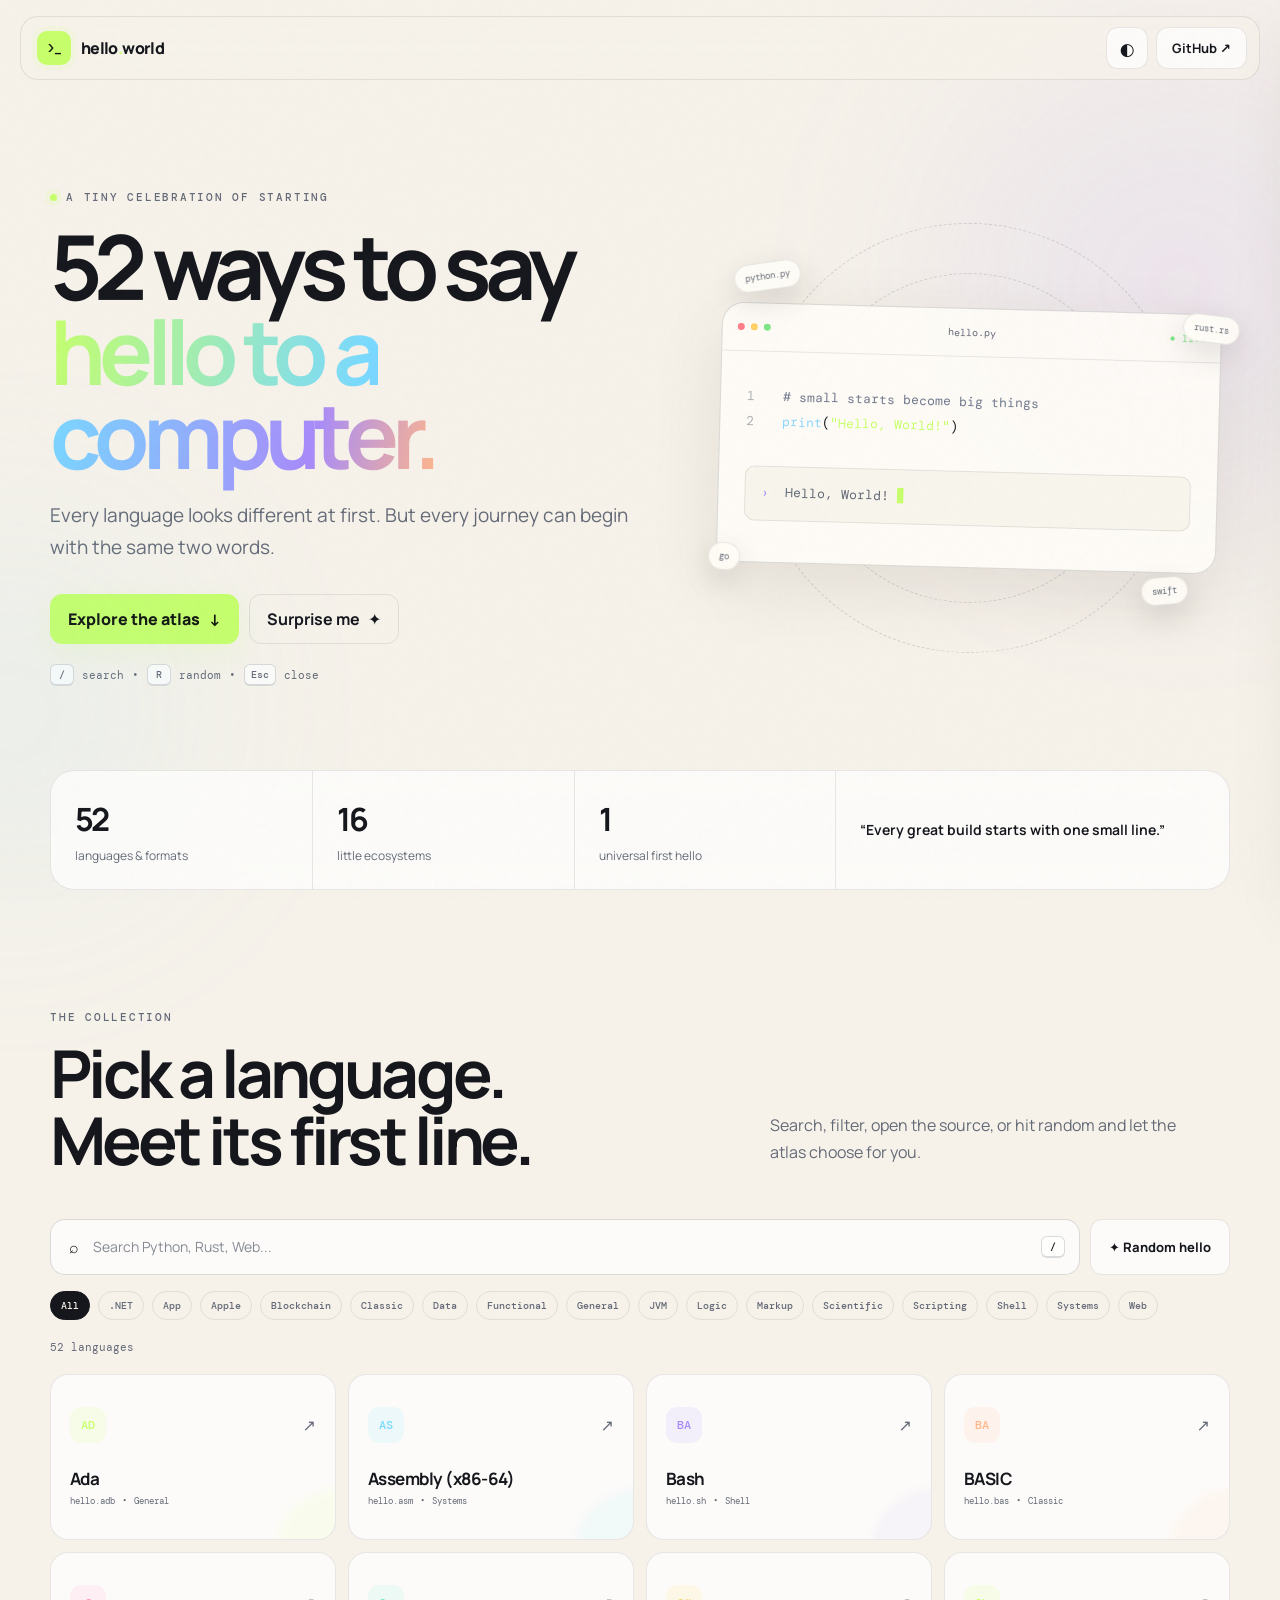
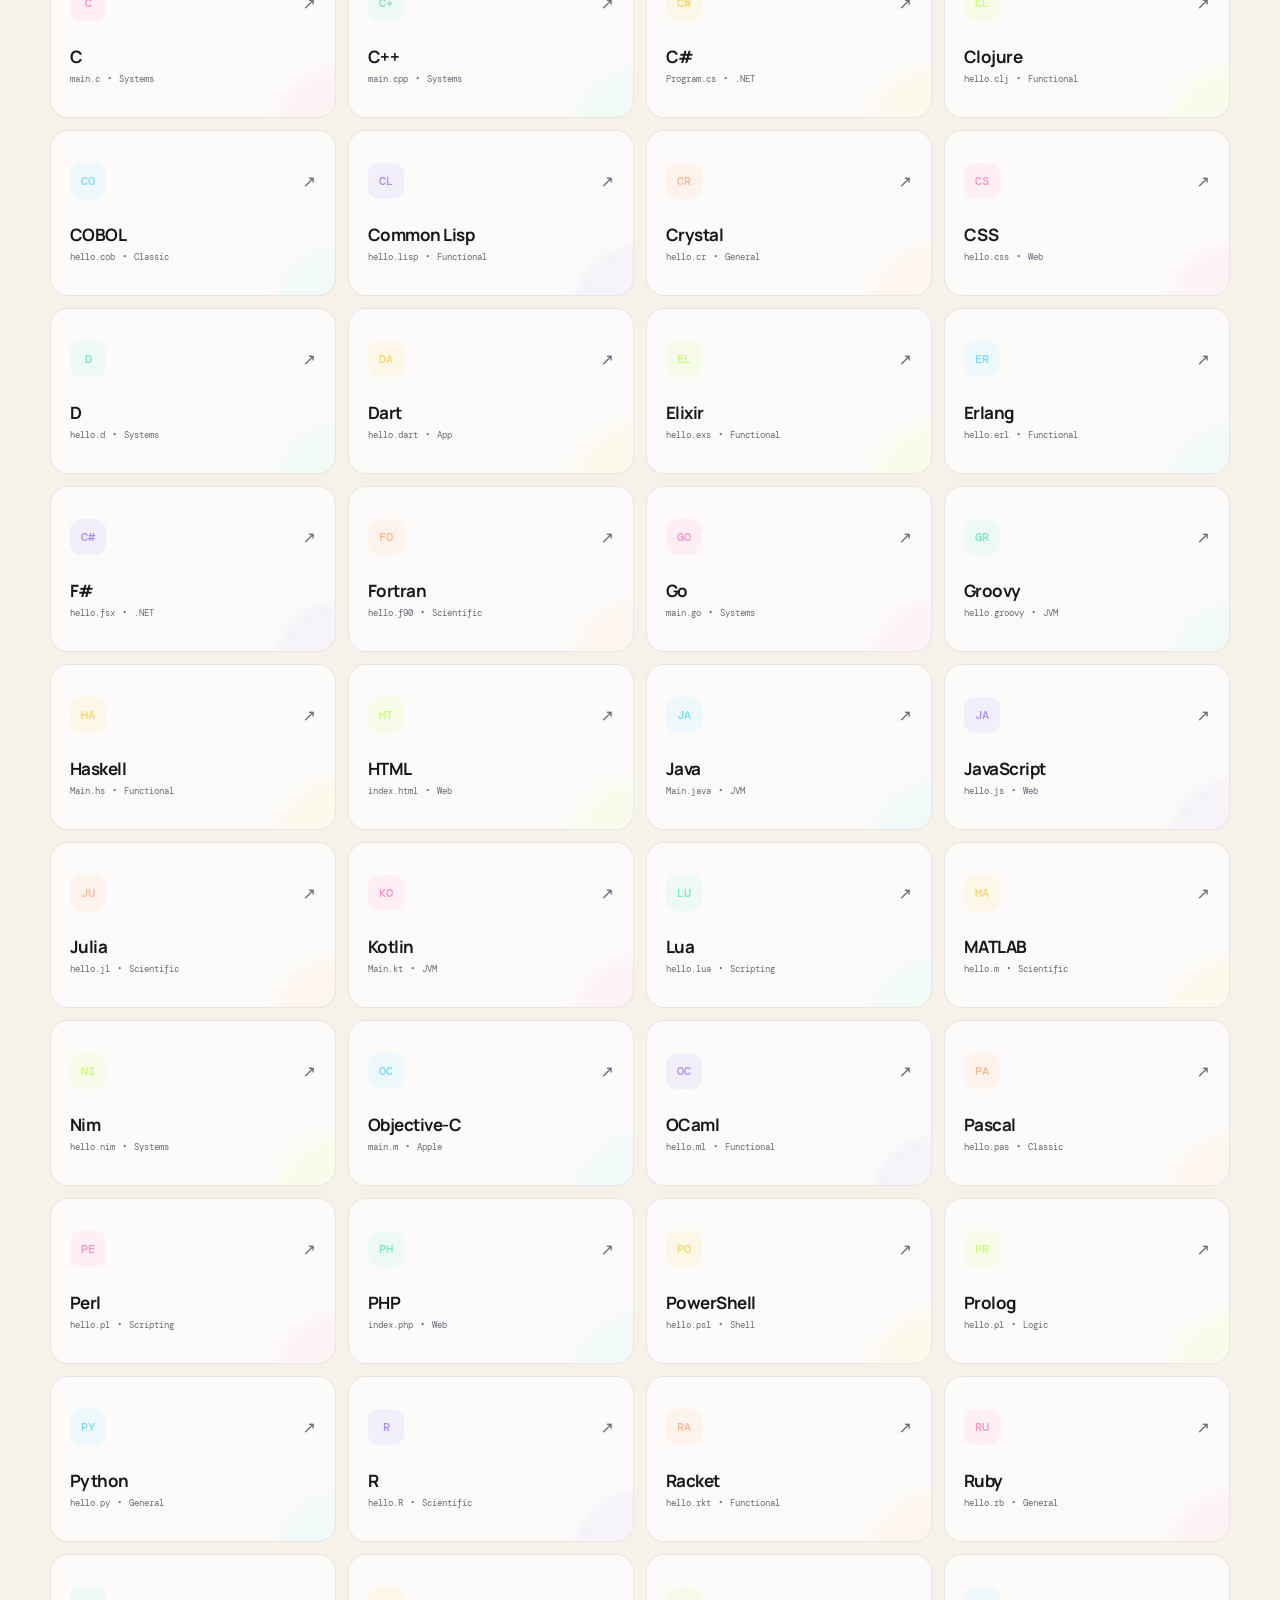
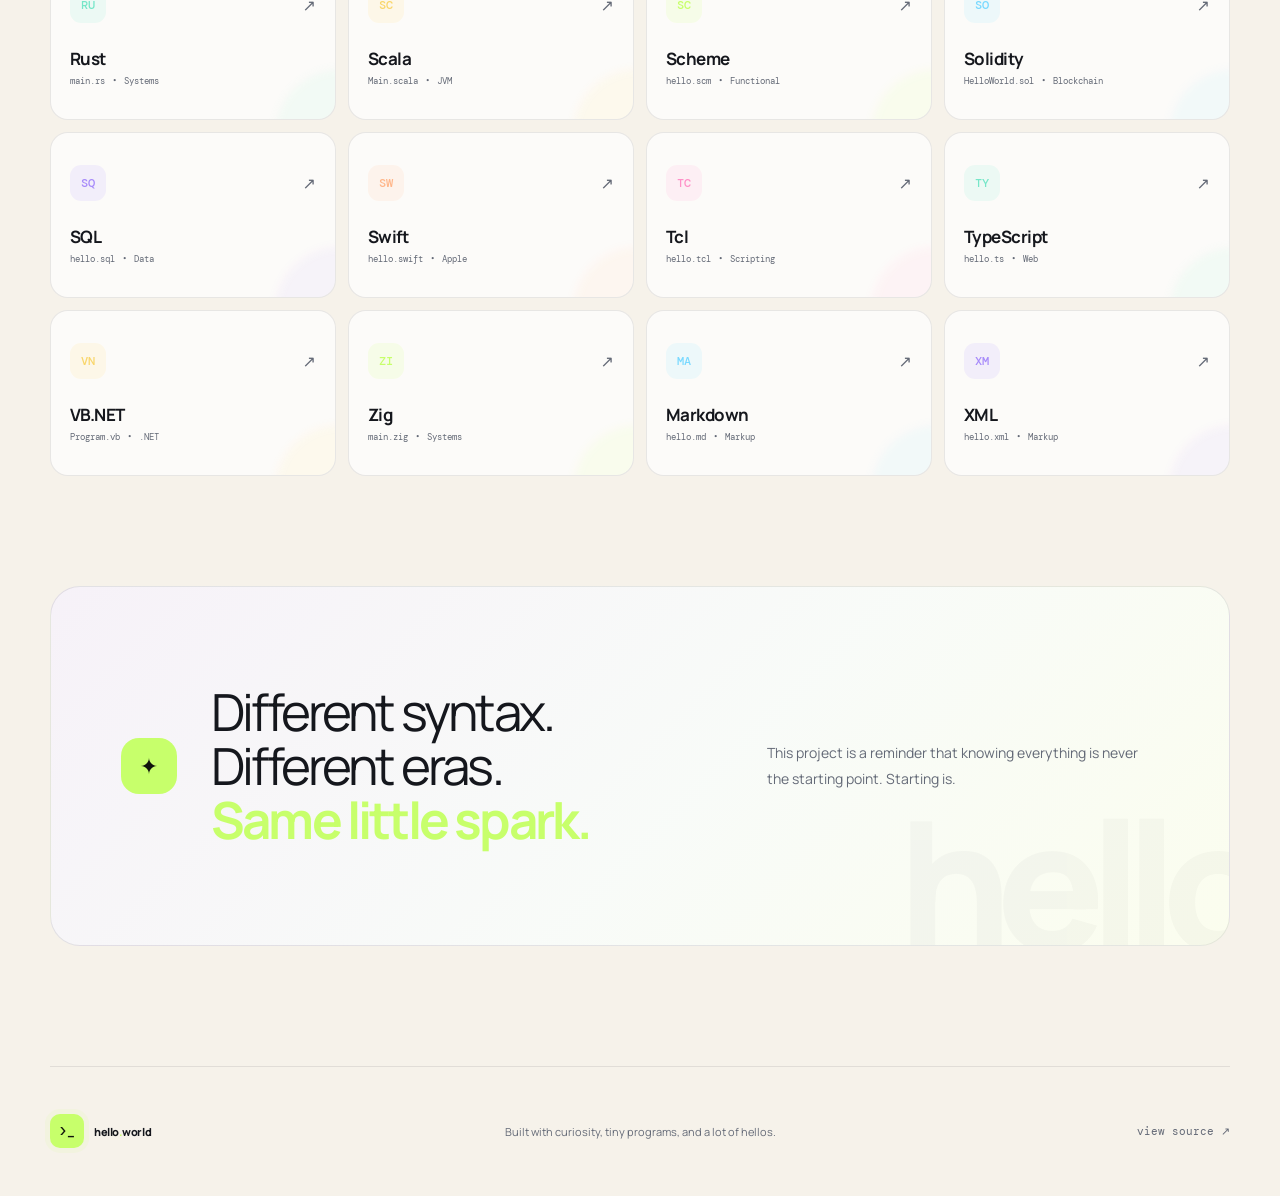
==== website/index.html @ c0096394 "feat: add polished responsive website" ====
<!doctype html>
<html lang="en" data-theme="dark">
<head>
  <meta charset="utf-8" />
  <meta name="viewport" content="width=device-width, initial-scale=1" />
  <meta name="theme-color" content="#0b0d12" />
  <meta name="description" content="Hello World Atlas — 52 tiny first programs, one joyful place to explore them." />
  <meta property="og:title" content="Hello World Atlas" />
  <meta property="og:description" content="52 ways to say hello to a computer." />
  <meta property="og:type" content="website" />
  <title>Hello World Atlas</title>
  <link rel="icon" href="./favicon.svg" type="image/svg+xml" />
  <link rel="preconnect" href="https://fonts.googleapis.com" />
  <link rel="preconnect" href="https://fonts.gstatic.com" crossorigin />
  <link href="https://fonts.googleapis.com/css2?family=DM+Mono:wght@300;400;500&family=Manrope:wght@400;500;600;700;800&display=swap" rel="stylesheet" />
  <link rel="stylesheet" href="./styles.css" />
</head>
<body>
  <div class="noise" aria-hidden="true"></div>
  <div class="aurora aurora-one" aria-hidden="true"></div>
  <div class="aurora aurora-two" aria-hidden="true"></div>

  <header class="site-header">
    <a class="brand" href="#top" aria-label="Hello World Atlas home">
      <span class="brand-mark" aria-hidden="true">&gt;_</span>
      <span>hello<span class="brand-dot">.</span>world</span>
    </a>
    <nav class="nav-actions" aria-label="Primary navigation">
      <button class="icon-button" id="themeButton" type="button" aria-label="Toggle theme" title="Toggle theme">
        <span class="theme-icon" aria-hidden="true">◐</span>
      </button>
      <a class="soft-button" href="https://github.com/Rishikeshsanin/hello-world" target="_blank" rel="noreferrer">
        GitHub <span aria-hidden="true">↗</span>
      </a>
    </nav>
  </header>

  <main id="top">
    <section class="hero shell">
      <div class="hero-copy">
        <div class="eyebrow"><span class="pulse-dot"></span> a tiny celebration of starting</div>
        <h1>52 ways to say<br /><span class="gradient-text">hello to a computer.</span></h1>
        <p class="hero-text">Every language looks different at first. But every journey can begin with the same two words.</p>
        <div class="hero-actions">
          <a class="primary-button" href="#explore">Explore the atlas <span aria-hidden="true">↓</span></a>
          <button class="ghost-button" id="randomHeroButton" type="button">Surprise me <span aria-hidden="true">✦</span></button>
        </div>
        <div class="hero-note"><kbd>/</kbd> search <span>•</span> <kbd>R</kbd> random <span>•</span> <kbd>Esc</kbd> close</div>
      </div>

      <div class="hero-visual" aria-label="Animated Hello World code preview">
        <div class="orbit orbit-one"></div>
        <div class="orbit orbit-two"></div>
        <span class="floating-pill pill-one">python.py</span>
        <span class="floating-pill pill-two">rust.rs</span>
        <span class="floating-pill pill-three">swift</span>
        <span class="floating-pill pill-four">go</span>
        <div class="terminal-card">
          <div class="terminal-top">
            <div class="traffic"><span></span><span></span><span></span></div>
            <span id="heroFile">hello.py</span>
            <span class="terminal-status">● live</span>
          </div>
          <div class="terminal-code" aria-live="polite">
            <div class="code-line"><span class="line-number">1</span><span class="comment" id="heroComment"># small starts become big things</span></div>
            <div class="code-line"><span class="line-number">2</span><span id="heroCode"><span class="fn">print</span><span class="plain">(</span><span class="string">"Hello, World!"</span><span class="plain">)</span></span></div>
            <div class="terminal-output"><span class="prompt">›</span> Hello, World! <span class="blink">▋</span></div>
          </div>
        </div>
      </div>
    </section>

    <section class="stats shell" aria-label="Project statistics">
      <div class="stat"><strong id="languageCount">52</strong><span>languages & formats</span></div>
      <div class="stat"><strong id="categoryCount">16</strong><span>little ecosystems</span></div>
      <div class="stat"><strong>1</strong><span>universal first hello</span></div>
      <div class="stat stat-quote"><span>“Every great build starts with one small line.”</span></div>
    </section>

    <section class="explore shell" id="explore">
      <div class="section-heading">
        <div>
          <div class="eyebrow">the collection</div>
          <h2>Pick a language.<br />Meet its first line.</h2>
        </div>
        <p>Search, filter, open the source, or hit random and let the atlas choose for you.</p>
      </div>

      <div class="toolbar" id="toolbar">
        <label class="search-box" for="searchInput">
          <span aria-hidden="true">⌕</span>
          <input id="searchInput" type="search" placeholder="Search Python, Rust, Web..." autocomplete="off" />
          <kbd>/</kbd>
        </label>
        <button class="random-button" id="randomButton" type="button"><span aria-hidden="true">✦</span> Random hello</button>
      </div>

      <div class="filters" id="filters" aria-label="Language categories"></div>
      <div class="results-row"><span id="resultCount">52 languages</span><button id="clearButton" class="text-button" type="button" hidden>Clear filters</button></div>
      <div class="language-grid" id="languageGrid" aria-live="polite"></div>
      <div class="empty-state" id="emptyState" hidden>
        <div class="empty-face">¯\_(ツ)_/¯</div>
        <h3>No hello found here.</h3>
        <p>Try another search — there are plenty of tiny beginnings to discover.</p>
        <button class="ghost-button" id="emptyResetButton" type="button">Show everything</button>
      </div>
    </section>

    <section class="manifesto shell">
      <div class="manifesto-card">
        <div class="manifesto-icon" aria-hidden="true">✦</div>
        <p>Different syntax.<br />Different eras.<br /><strong>Same little spark.</strong></p>
        <span>This project is a reminder that knowing everything is never the starting point. Starting is.</span>
      </div>
    </section>
  </main>

  <footer class="footer shell">
    <a class="brand footer-brand" href="#top"><span class="brand-mark">&gt;_</span><span>hello<span class="brand-dot">.</span>world</span></a>
    <p>Built with curiosity, tiny programs, and a lot of hellos.</p>
    <a href="https://github.com/Rishikeshsanin/hello-world" target="_blank" rel="noreferrer">view source ↗</a>
  </footer>

  <div class="modal-backdrop" id="modalBackdrop" hidden></div>
  <aside class="code-modal" id="codeModal" aria-hidden="true" aria-label="Language code preview">
    <div class="modal-head">
      <div>
        <span class="modal-kicker" id="modalCategory">General</span>
        <h3 id="modalLanguage">Python</h3>
      </div>
      <button class="icon-button modal-close" id="modalClose" type="button" aria-label="Close code preview">×</button>
    </div>
    <div class="modal-filebar">
      <span class="file-dot"></span><span id="modalFile">hello.py</span>
      <span class="modal-loading" id="modalLoading">loading source…</span>
    </div>
    <pre class="code-panel"><code id="modalCode">Loading…</code></pre>
    <div class="modal-actions">
      <button class="primary-button" id="copyButton" type="button">Copy code</button>
      <a class="ghost-button" id="githubFileLink" href="#" target="_blank" rel="noreferrer">Open on GitHub ↗</a>
    </div>
    <p class="modal-tip">Tiny code. Real language. One universal greeting.</p>
  </aside>

  <div class="toast" id="toast" role="status" aria-live="polite">Copied to clipboard ✦</div>
  <script src="./app.js" defer></script>
</body>
</html>
---- website/styles.css ----
:root {
  --bg: #0b0d12;
  --bg-soft: #10131a;
  --card: rgba(20, 23, 31, 0.72);
  --card-solid: #14171f;
  --text: #f6f3eb;
  --muted: #9ba1b2;
  --line: rgba(255, 255, 255, 0.09);
  --line-strong: rgba(255, 255, 255, 0.15);
  --lime: #c7ff6b;
  --violet: #a78bfa;
  --sky: #79d9ff;
  --peach: #ffb68a;
  --shadow: 0 24px 80px rgba(0, 0, 0, 0.35);
  --radius: 24px;
  --mono: "DM Mono", ui-monospace, SFMono-Regular, Menlo, Consolas, monospace;
  --sans: "Manrope", Inter, system-ui, -apple-system, BlinkMacSystemFont, "Segoe UI", sans-serif;
}

html[data-theme="light"] {
  --bg: #f6f2ea;
  --bg-soft: #eee9df;
  --card: rgba(255, 255, 255, 0.7);
  --card-solid: #fffdf8;
  --text: #15171d;
  --muted: #646a77;
  --line: rgba(18, 21, 28, 0.09);
  --line-strong: rgba(18, 21, 28, 0.15);
  --shadow: 0 24px 70px rgba(65, 50, 30, 0.1);
}

* { box-sizing: border-box; }
html { scroll-behavior: smooth; }
body {
  margin: 0;
  min-height: 100vh;
  overflow-x: hidden;
  background: var(--bg);
  color: var(--text);
  font-family: var(--sans);
  transition: background .35s ease, color .35s ease;
}
button, input { font: inherit; }
a { color: inherit; text-decoration: none; }
button { color: inherit; }
::selection { background: var(--lime); color: #10130c; }

.noise {
  position: fixed;
  inset: 0;
  z-index: 20;
  opacity: .025;
  pointer-events: none;
  background-image: url("data:image/svg+xml,%3Csvg viewBox='0 0 180 180' xmlns='http://www.w3.org/2000/svg'%3E%3Cfilter id='n'%3E%3CfeTurbulence type='fractalNoise' baseFrequency='.8' numOctaves='3' stitchTiles='stitch'/%3E%3C/filter%3E%3Crect width='100%25' height='100%25' filter='url(%23n)' opacity='.8'/%3E%3C/svg%3E");
}
.aurora { position: fixed; border-radius: 50%; filter: blur(110px); pointer-events: none; opacity: .12; }
.aurora-one { width: 460px; height: 460px; background: var(--violet); top: 6%; right: -130px; }
.aurora-two { width: 380px; height: 380px; background: var(--sky); top: 58%; left: -180px; opacity: .08; }

.shell { width: min(1180px, calc(100% - 40px)); margin-inline: auto; }
.site-header {
  width: min(1240px, calc(100% - 32px));
  margin: 16px auto 0;
  min-height: 64px;
  padding: 10px 12px 10px 16px;
  display: flex;
  align-items: center;
  justify-content: space-between;
  position: sticky;
  top: 14px;
  z-index: 15;
  border: 1px solid var(--line);
  background: color-mix(in srgb, var(--bg) 78%, transparent);
  backdrop-filter: blur(18px);
  border-radius: 18px;
}
.brand { display: inline-flex; align-items: center; gap: 10px; font-weight: 800; letter-spacing: -.04em; }
.brand-mark {
  width: 34px; height: 34px; display: grid; place-items: center;
  border-radius: 10px; font: 500 13px var(--mono); color: #10130c;
  background: var(--lime); box-shadow: 0 0 0 5px color-mix(in srgb, var(--lime) 9%, transparent);
}
.brand-dot { color: var(--lime); }
.nav-actions { display: flex; gap: 8px; align-items: center; }
.icon-button, .soft-button, .ghost-button, .primary-button, .random-button {
  border: 1px solid var(--line);
  border-radius: 12px;
  cursor: pointer;
  transition: transform .2s ease, border-color .2s ease, background .2s ease, box-shadow .2s ease;
}
.icon-button:hover, .soft-button:hover, .ghost-button:hover, .primary-button:hover, .random-button:hover { transform: translateY(-2px); border-color: var(--line-strong); }
.icon-button { width: 42px; height: 42px; background: var(--card); display: grid; place-items: center; font-size: 17px; }
.soft-button { padding: 11px 15px; background: var(--card); font-size: 13px; font-weight: 700; }
.primary-button { display: inline-flex; align-items: center; justify-content: center; gap: 9px; padding: 13px 17px; background: var(--lime); border-color: var(--lime); color: #10130c; font-weight: 800; box-shadow: 0 8px 26px color-mix(in srgb, var(--lime) 14%, transparent); }
.ghost-button { display: inline-flex; align-items: center; justify-content: center; gap: 8px; padding: 13px 17px; background: transparent; font-weight: 700; }

.hero { min-height: 690px; display: grid; grid-template-columns: 1.06fr .94fr; align-items: center; gap: 70px; padding-block: 76px 50px; }
.eyebrow { display: flex; align-items: center; gap: 9px; color: var(--muted); text-transform: uppercase; letter-spacing: .16em; font: 500 11px var(--mono); }
.pulse-dot { width: 7px; height: 7px; border-radius: 50%; background: var(--lime); box-shadow: 0 0 0 5px color-mix(in srgb, var(--lime) 12%, transparent); animation: pulse 2s ease-in-out infinite; }
.hero h1 { margin: 20px 0 22px; font-size: clamp(54px, 7vw, 94px); letter-spacing: -.075em; line-height: .94; max-width: 780px; }
.gradient-text { color: transparent; background: linear-gradient(100deg, var(--lime), var(--sky) 45%, var(--violet) 82%, var(--peach)); background-clip: text; -webkit-background-clip: text; }
.hero-text { max-width: 600px; margin: 0; color: var(--muted); font-size: clamp(16px, 2vw, 19px); line-height: 1.7; }
.hero-actions { display: flex; gap: 10px; margin-top: 30px; flex-wrap: wrap; }
.hero-note { margin-top: 20px; color: var(--muted); font: 400 11px var(--mono); display: flex; align-items: center; gap: 8px; }
kbd { min-width: 24px; padding: 3px 6px; border: 1px solid var(--line-strong); border-bottom-width: 2px; background: var(--card); border-radius: 6px; font: 500 10px var(--mono); text-align: center; }

.hero-visual { min-height: 440px; position: relative; display: grid; place-items: center; }
.terminal-card { width: min(100%, 500px); position: relative; z-index: 3; border: 1px solid var(--line-strong); border-radius: 22px; overflow: hidden; background: color-mix(in srgb, var(--card-solid) 86%, transparent); box-shadow: var(--shadow); transform: rotate(1.5deg); animation: hoverCard 5s ease-in-out infinite; }
.terminal-top { height: 48px; padding: 0 15px; display: grid; grid-template-columns: 1fr auto 1fr; align-items: center; border-bottom: 1px solid var(--line); color: var(--muted); font: 400 10px var(--mono); }
.traffic { display: flex; gap: 6px; }
.traffic span { width: 7px; height: 7px; border-radius: 50%; background: var(--line-strong); }
.traffic span:first-child { background: #ff7d87; }
.traffic span:nth-child(2) { background: #ffd166; }
.traffic span:nth-child(3) { background: #7ee787; }
.terminal-status { justify-self: end; color: #7ee787; }
.terminal-code { padding: 33px 26px 27px; min-height: 210px; font: 400 13px/1.9 var(--mono); }
.code-line { display: grid; grid-template-columns: 26px 1fr; gap: 10px; }
.line-number { color: color-mix(in srgb, var(--muted) 52%, transparent); user-select: none; }
.comment { color: #70798d; }
.fn { color: #8bd5ff; } .string { color: #c7ff6b; } .plain { color: var(--text); }
.terminal-output { margin-top: 32px; padding: 14px 16px; border-radius: 10px; background: color-mix(in srgb, var(--bg) 78%, transparent); border: 1px solid var(--line); color: var(--muted); }
.prompt { color: var(--violet); margin-right: 8px; }
.blink { color: var(--lime); animation: blink 1.1s steps(1) infinite; }
.orbit { position: absolute; border: 1px dashed color-mix(in srgb, var(--muted) 24%, transparent); border-radius: 50%; }
.orbit-one { width: 430px; height: 430px; animation: spin 28s linear infinite; }
.orbit-two { width: 330px; height: 330px; animation: spinReverse 22s linear infinite; }
.floating-pill { position: absolute; z-index: 4; padding: 7px 10px; border: 1px solid var(--line); background: color-mix(in srgb, var(--card-solid) 88%, transparent); backdrop-filter: blur(12px); border-radius: 999px; color: var(--muted); font: 400 9px var(--mono); box-shadow: 0 10px 30px rgba(0,0,0,.12); }
.pill-one { top: 10%; left: 5%; transform: rotate(-8deg); } .pill-two { top: 22%; right: -2%; transform: rotate(7deg); } .pill-three { bottom: 12%; right: 8%; transform: rotate(-5deg); } .pill-four { bottom: 20%; left: 0; transform: rotate(6deg); }

.stats { display: grid; grid-template-columns: 1fr 1fr 1fr 1.5fr; border: 1px solid var(--line); border-radius: var(--radius); background: var(--card); backdrop-filter: blur(14px); overflow: hidden; }
.stat { min-height: 118px; padding: 24px; display: flex; flex-direction: column; justify-content: center; border-right: 1px solid var(--line); }
.stat:last-child { border-right: 0; }
.stat strong { font-size: 32px; letter-spacing: -.05em; }
.stat span { margin-top: 6px; color: var(--muted); font-size: 12px; }
.stat-quote span { margin: 0; color: var(--text); line-height: 1.55; font-size: 14px; font-weight: 650; }

.explore { padding-block: 120px 70px; }
.section-heading { display: grid; grid-template-columns: 1.2fr .8fr; align-items: end; gap: 30px; }
.section-heading h2 { margin: 16px 0 0; font-size: clamp(40px, 5.2vw, 66px); letter-spacing: -.06em; line-height: 1.02; }
.section-heading p { margin: 0 0 8px; color: var(--muted); line-height: 1.7; max-width: 430px; }
.toolbar { margin-top: 44px; display: grid; grid-template-columns: 1fr auto; gap: 10px; }
.search-box { min-height: 56px; display: grid; grid-template-columns: auto 1fr auto; align-items: center; gap: 12px; padding: 0 14px 0 18px; border: 1px solid var(--line-strong); border-radius: 15px; background: var(--card); transition: border-color .2s ease, box-shadow .2s ease; }
.search-box:focus-within { border-color: color-mix(in srgb, var(--lime) 55%, transparent); box-shadow: 0 0 0 4px color-mix(in srgb, var(--lime) 8%, transparent); }
.search-box input { width: 100%; border: 0; outline: 0; background: transparent; color: var(--text); font-size: 14px; }
.search-box input::placeholder { color: color-mix(in srgb, var(--muted) 78%, transparent); }
.random-button { padding: 0 18px; background: var(--card); font-size: 13px; font-weight: 750; }
.filters { display: flex; gap: 8px; flex-wrap: wrap; margin-top: 16px; }
.filter-chip { border: 1px solid var(--line); background: transparent; color: var(--muted); padding: 7px 10px; border-radius: 999px; cursor: pointer; font: 500 10px var(--mono); transition: .2s ease; }
.filter-chip:hover { color: var(--text); border-color: var(--line-strong); }
.filter-chip.active { background: var(--text); color: var(--bg); border-color: var(--text); }
.results-row { min-height: 54px; display: flex; align-items: center; justify-content: space-between; color: var(--muted); font: 400 11px var(--mono); }
.text-button { border: 0; background: transparent; color: var(--muted); padding: 6px 0; cursor: pointer; text-decoration: underline; text-underline-offset: 3px; }
.language-grid { display: grid; grid-template-columns: repeat(4, minmax(0, 1fr)); gap: 12px; }
.language-card { position: relative; min-height: 166px; padding: 19px; text-align: left; border: 1px solid var(--line); border-radius: 18px; background: var(--card); cursor: pointer; overflow: hidden; transition: transform .24s ease, border-color .24s ease, background .24s ease; }
.language-card::after { content: ""; position: absolute; width: 130px; height: 130px; border-radius: 50%; right: -70px; bottom: -80px; background: var(--accent, var(--lime)); opacity: .08; filter: blur(5px); transition: transform .3s ease, opacity .3s ease; }
.language-card:hover { transform: translateY(-5px); border-color: color-mix(in srgb, var(--accent, var(--lime)) 38%, var(--line)); background: color-mix(in srgb, var(--card-solid) 90%, transparent); }
.language-card:hover::after { transform: scale(1.35); opacity: .13; }
.card-top { display: flex; align-items: center; justify-content: space-between; gap: 10px; }
.language-icon { width: 36px; height: 36px; border-radius: 11px; display: grid; place-items: center; background: color-mix(in srgb, var(--accent, var(--lime)) 12%, transparent); color: var(--accent, var(--lime)); font: 500 12px var(--mono); }
.card-arrow { color: var(--muted); transition: transform .2s ease, color .2s ease; }
.language-card:hover .card-arrow { transform: translate(2px, -2px); color: var(--text); }
.language-card h3 { margin: 24px 0 5px; font-size: 17px; letter-spacing: -.03em; }
.card-meta { display: flex; align-items: center; gap: 7px; color: var(--muted); font: 400 9px var(--mono); }
.card-meta span:first-child { max-width: 150px; white-space: nowrap; overflow: hidden; text-overflow: ellipsis; }
.empty-state { padding: 70px 20px; text-align: center; border: 1px dashed var(--line-strong); border-radius: 20px; }
.empty-face { color: var(--muted); font: 500 20px var(--mono); }
.empty-state h3 { margin: 18px 0 8px; }
.empty-state p { margin: 0 auto 22px; color: var(--muted); max-width: 480px; }

.manifesto { padding-block: 40px 120px; }
.manifesto-card { min-height: 360px; padding: clamp(30px, 6vw, 70px); border-radius: 30px; border: 1px solid var(--line); background: linear-gradient(135deg, color-mix(in srgb, var(--violet) 10%, var(--card-solid)), color-mix(in srgb, var(--sky) 5%, var(--card-solid)) 55%, color-mix(in srgb, var(--lime) 7%, var(--card-solid))); display: grid; grid-template-columns: auto 1fr .75fr; gap: 34px; align-items: center; overflow: hidden; position: relative; }
.manifesto-card::before { content: "hello"; position: absolute; right: -30px; bottom: -60px; font-size: 180px; font-weight: 800; letter-spacing: -.09em; color: var(--text); opacity: .025; }
.manifesto-icon { width: 56px; height: 56px; border-radius: 18px; display: grid; place-items: center; background: var(--lime); color: #10130c; font-size: 22px; }
.manifesto-card p { margin: 0; font-size: clamp(34px, 4vw, 55px); line-height: 1.05; letter-spacing: -.055em; }
.manifesto-card p strong { color: var(--lime); }
.manifesto-card > span { color: var(--muted); font-size: 14px; line-height: 1.8; }
.footer { min-height: 130px; padding-block: 28px; border-top: 1px solid var(--line); display: grid; grid-template-columns: 1fr auto 1fr; align-items: center; gap: 20px; color: var(--muted); font-size: 11px; }
.footer-brand { color: var(--text); }
.footer p { text-align: center; }
.footer > a:last-child { justify-self: end; font-family: var(--mono); }

.modal-backdrop { position: fixed; inset: 0; z-index: 30; background: rgba(0,0,0,.52); backdrop-filter: blur(6px); opacity: 0; transition: opacity .25s ease; }
.modal-backdrop.show { opacity: 1; }
.code-modal { position: fixed; z-index: 31; width: min(620px, calc(100% - 24px)); max-height: calc(100vh - 24px); right: 12px; top: 12px; bottom: 12px; display: flex; flex-direction: column; border: 1px solid var(--line-strong); background: var(--card-solid); border-radius: 24px; box-shadow: var(--shadow); transform: translateX(calc(100% + 30px)); transition: transform .32s cubic-bezier(.2,.8,.2,1); overflow: hidden; }
.code-modal.open { transform: translateX(0); }
.modal-head { padding: 25px 24px 17px; display: flex; align-items: center; justify-content: space-between; }
.modal-kicker { color: var(--muted); text-transform: uppercase; letter-spacing: .14em; font: 500 9px var(--mono); }
.modal-head h3 { margin: 5px 0 0; font-size: 28px; letter-spacing: -.045em; }
.modal-close { font-size: 25px; }
.modal-filebar { padding: 12px 24px; display: flex; align-items: center; gap: 8px; border-top: 1px solid var(--line); border-bottom: 1px solid var(--line); color: var(--muted); font: 400 10px var(--mono); }
.file-dot { width: 7px; height: 7px; background: var(--lime); border-radius: 50%; }
.modal-loading { margin-left: auto; opacity: .7; }
.code-panel { flex: 1; min-height: 230px; margin: 0; padding: 24px; overflow: auto; background: color-mix(in srgb, var(--bg) 78%, transparent); color: var(--text); font: 400 12px/1.85 var(--mono); white-space: pre; tab-size: 2; }
.modal-actions { padding: 16px 24px; display: flex; gap: 10px; border-top: 1px solid var(--line); }
.modal-tip { margin: 0; padding: 0 24px 22px; color: var(--muted); font-size: 10px; }
.toast { position: fixed; z-index: 40; left: 50%; bottom: 22px; transform: translate(-50%, 20px); padding: 10px 14px; border-radius: 999px; background: var(--text); color: var(--bg); font: 600 11px var(--mono); opacity: 0; pointer-events: none; transition: .25s ease; }
.toast.show { transform: translate(-50%, 0); opacity: 1; }

@keyframes blink { 50% { opacity: 0; } }
@keyframes pulse { 50% { box-shadow: 0 0 0 8px color-mix(in srgb, var(--lime) 4%, transparent); } }
@keyframes spin { to { transform: rotate(360deg); } }
@keyframes spinReverse { to { transform: rotate(-360deg); } }
@keyframes hoverCard { 50% { transform: translateY(-8px) rotate(-1deg); } }

@media (max-width: 980px) {
  .hero { grid-template-columns: 1fr; gap: 20px; padding-top: 80px; }
  .hero-copy { text-align: center; }
  .hero-copy .eyebrow, .hero-actions, .hero-note { justify-content: center; }
  .hero-text { margin-inline: auto; }
  .hero-visual { min-height: 390px; }
  .stats { grid-template-columns: 1fr 1fr; }
  .stat:nth-child(2) { border-right: 0; }
  .stat:nth-child(-n+2) { border-bottom: 1px solid var(--line); }
  .language-grid { grid-template-columns: repeat(3, minmax(0, 1fr)); }
  .manifesto-card { grid-template-columns: auto 1fr; }
  .manifesto-card > span { grid-column: 2; }
}

@media (max-width: 720px) {
  .shell { width: min(100% - 24px, 1180px); }
  .site-header { width: calc(100% - 18px); top: 9px; margin-top: 9px; }
  .soft-button { display: none; }
  .hero { min-height: auto; padding: 72px 0 38px; }
  .hero h1 { font-size: clamp(47px, 15vw, 70px); }
  .hero-visual { min-height: 330px; }
  .terminal-card { width: 92%; }
  .terminal-code { padding: 27px 19px 22px; font-size: 11px; }
  .orbit-one { width: 300px; height: 300px; } .orbit-two { width: 240px; height: 240px; }
  .floating-pill { display: none; }
  .stats { grid-template-columns: 1fr 1fr; }
  .stat { min-height: 100px; padding: 18px; }
  .stat strong { font-size: 27px; }
  .stat-quote { grid-column: 1 / -1; border-top: 1px solid var(--line); }
  .section-heading { grid-template-columns: 1fr; align-items: start; }
  .explore { padding-top: 90px; }
  .toolbar { grid-template-columns: 1fr; }
  .random-button { min-height: 50px; }
  .language-grid { grid-template-columns: repeat(2, minmax(0, 1fr)); }
  .manifesto { padding-bottom: 80px; }
  .manifesto-card { min-height: 330px; grid-template-columns: 1fr; align-items: start; gap: 22px; }
  .manifesto-card > span { grid-column: auto; }
  .footer { grid-template-columns: 1fr auto; }
  .footer p { display: none; }
  .modal-actions { flex-direction: column; }
}

@media (max-width: 440px) {
  .hero h1 { font-size: 46px; }
  .hero-actions { flex-direction: column; }
  .hero-actions > * { width: 100%; }
  .hero-note { font-size: 9px; }
  .stats { grid-template-columns: 1fr; }
  .stat { border-right: 0; border-bottom: 1px solid var(--line); }
  .stat:last-child { border-bottom: 0; }
  .stat-quote { grid-column: auto; border-top: 0; }
  .language-grid { grid-template-columns: 1fr; }
  .language-card { min-height: 145px; }
  .filters { flex-wrap: nowrap; overflow-x: auto; padding-bottom: 6px; scrollbar-width: none; }
  .filters::-webkit-scrollbar { display: none; }
  .filter-chip { flex: 0 0 auto; }
  .section-heading h2 { font-size: 40px; }
  .manifesto-card p { font-size: 38px; }
}

@media (prefers-reduced-motion: reduce) {
  *, *::before, *::after { scroll-behavior: auto !important; animation-duration: .001ms !important; animation-iteration-count: 1 !important; transition-duration: .001ms !important; }
}
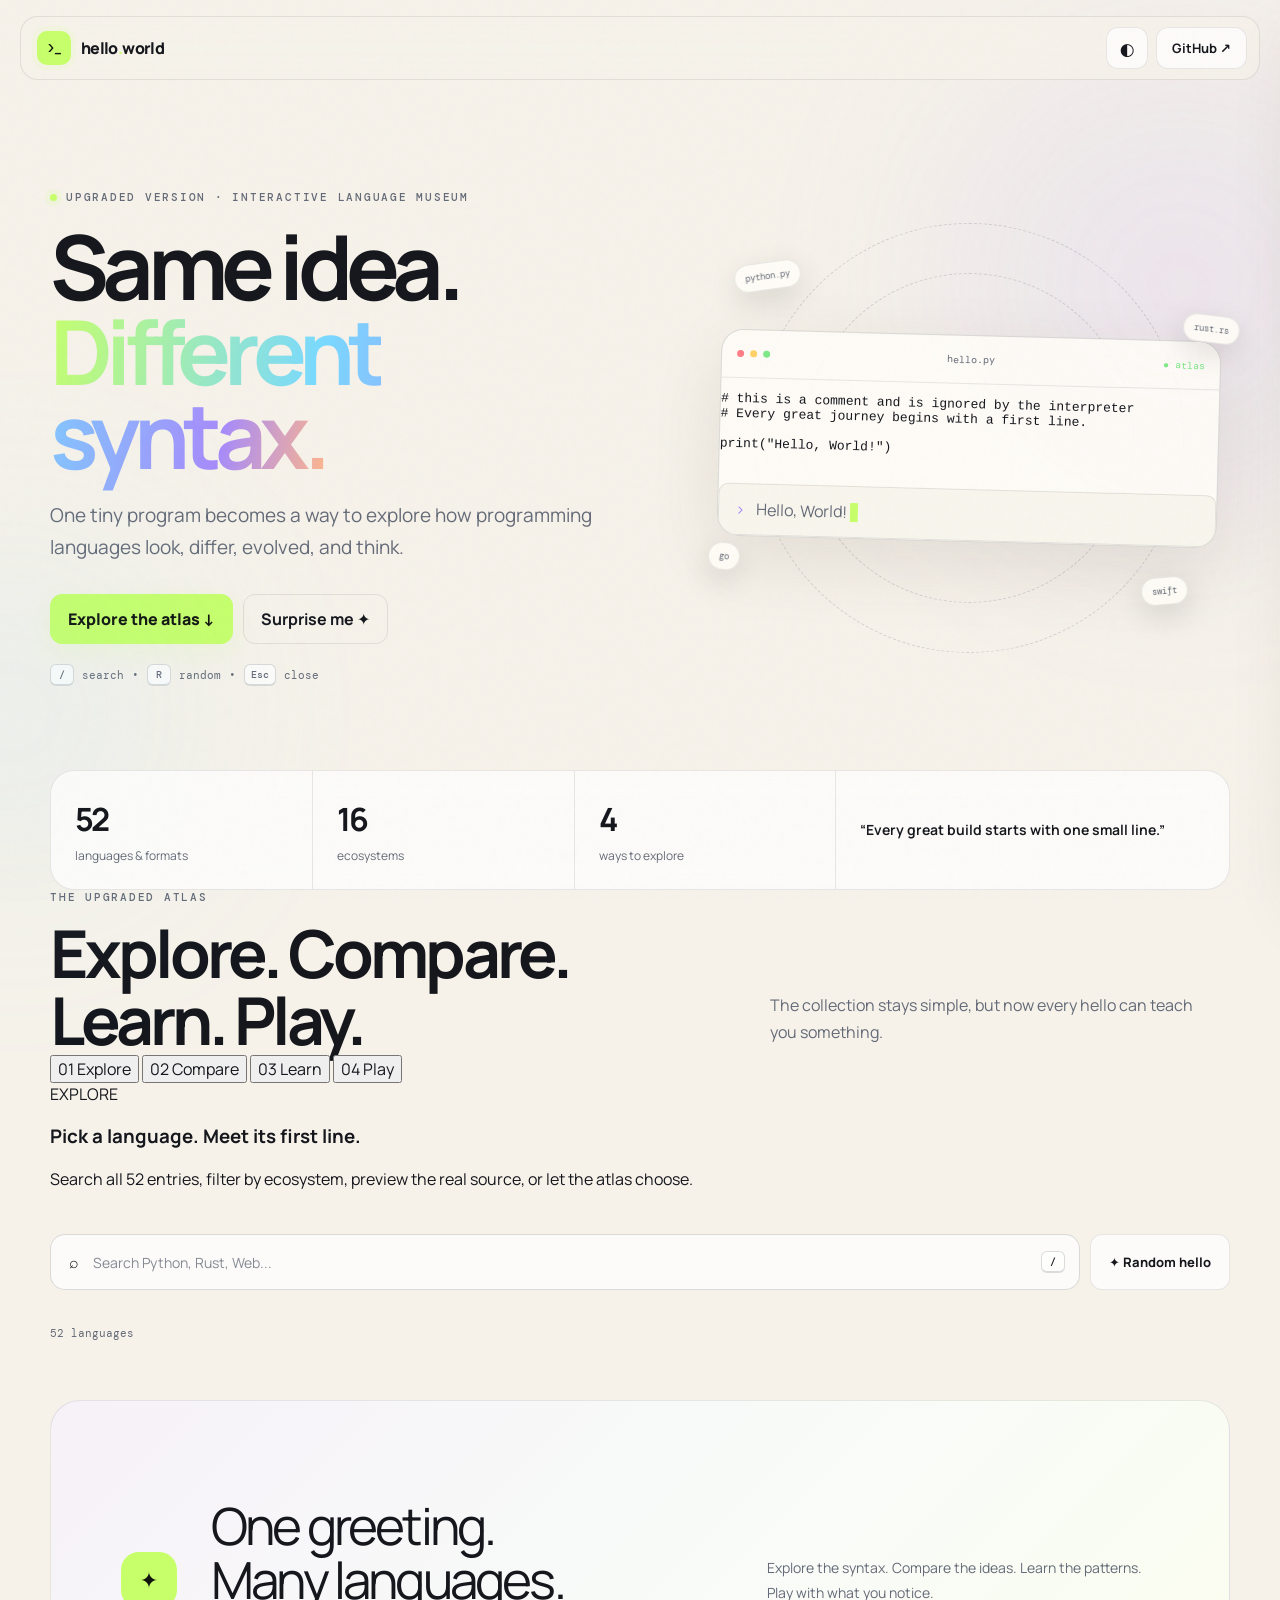
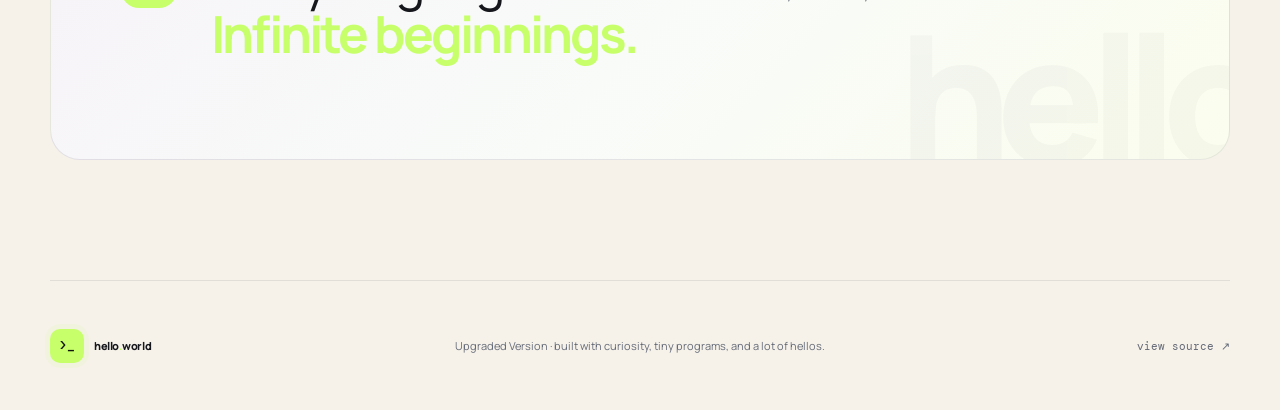
==== commit e685a1d0: "feat: build upgraded interactive atlas shell" ====
--- a/website/index.html
+++ b/website/index.html
@@ -2,13 +2,13 @@
 <html lang="en" data-theme="dark">
 <head>
   <meta charset="utf-8" />
-  <meta name="viewport" content="width=device-width, initial-scale=1" />
-  <meta name="theme-color" content="#0b0d12" />
-  <meta name="description" content="Hello World Atlas — 52 tiny first programs, one joyful place to explore them." />
-  <meta property="og:title" content="Hello World Atlas" />
-  <meta property="og:description" content="52 ways to say hello to a computer." />
+  <meta name="viewport" content="width=device-width,initial-scale=1" />
+  <meta name="theme-color" content="#080b12" />
+  <meta name="description" content="Hello World Atlas — explore, compare, learn, and play with 52 programming languages and formats." />
+  <meta property="og:title" content="Hello World Atlas — Upgraded Version" />
+  <meta property="og:description" content="One greeting. 52 languages. Explore, compare, learn, and play." />
   <meta property="og:type" content="website" />
-  <title>Hello World Atlas</title>
+  <title>Hello World Atlas — Upgraded Version</title>
   <link rel="icon" href="./favicon.svg" type="image/svg+xml" />
   <link rel="preconnect" href="https://fonts.googleapis.com" />
   <link rel="preconnect" href="https://fonts.gstatic.com" crossorigin />
@@ -22,28 +22,24 @@
 
   <header class="site-header">
     <a class="brand" href="#top" aria-label="Hello World Atlas home">
-      <span class="brand-mark" aria-hidden="true">&gt;_</span>
+      <span class="brand-mark">&gt;_</span>
       <span>hello<span class="brand-dot">.</span>world</span>
     </a>
     <nav class="nav-actions" aria-label="Primary navigation">
-      <button class="icon-button" id="themeButton" type="button" aria-label="Toggle theme" title="Toggle theme">
-        <span class="theme-icon" aria-hidden="true">◐</span>
-      </button>
-      <a class="soft-button" href="https://github.com/Rishikeshsanin/hello-world" target="_blank" rel="noreferrer">
-        GitHub <span aria-hidden="true">↗</span>
-      </a>
+      <button class="icon-button" id="themeButton" type="button" aria-label="Toggle theme" title="Toggle theme">◐</button>
+      <a class="soft-button" href="https://github.com/Rishikeshsanin/hello-world" target="_blank" rel="noreferrer">GitHub ↗</a>
     </nav>
   </header>
 
   <main id="top">
     <section class="hero shell">
       <div class="hero-copy">
-        <div class="eyebrow"><span class="pulse-dot"></span> a tiny celebration of starting</div>
-        <h1>52 ways to say<br /><span class="gradient-text">hello to a computer.</span></h1>
-        <p class="hero-text">Every language looks different at first. But every journey can begin with the same two words.</p>
+        <div class="eyebrow"><span class="pulse-dot"></span> upgraded version · interactive language museum</div>
+        <h1>Same idea.<br /><span class="gradient-text">Different syntax.</span></h1>
+        <p class="hero-text">One tiny program becomes a way to explore how programming languages look, differ, evolved, and think.</p>
         <div class="hero-actions">
-          <a class="primary-button" href="#explore">Explore the atlas <span aria-hidden="true">↓</span></a>
-          <button class="ghost-button" id="randomHeroButton" type="button">Surprise me <span aria-hidden="true">✦</span></button>
+          <button class="primary-button" type="button" data-open-view="explore">Explore the atlas ↓</button>
+          <button class="ghost-button" id="randomHeroButton" type="button">Surprise me ✦</button>
         </div>
         <div class="hero-note"><kbd>/</kbd> search <span>•</span> <kbd>R</kbd> random <span>•</span> <kbd>Esc</kbd> close</div>
       </div>
@@ -59,90 +55,176 @@
           <div class="terminal-top">
             <div class="traffic"><span></span><span></span><span></span></div>
             <span id="heroFile">hello.py</span>
-            <span class="terminal-status">● live</span>
+            <span class="terminal-status">● atlas</span>
           </div>
-          <div class="terminal-code" aria-live="polite">
-            <div class="code-line"><span class="line-number">1</span><span class="comment" id="heroComment"># small starts become big things</span></div>
-            <div class="code-line"><span class="line-number">2</span><span id="heroCode"><span class="fn">print</span><span class="plain">(</span><span class="string">"Hello, World!"</span><span class="plain">)</span></span></div>
-            <div class="terminal-output"><span class="prompt">›</span> Hello, World! <span class="blink">▋</span></div>
-          </div>
+          <pre class="hero-code" id="heroCode"># this is a comment and is ignored by the interpreter
+# Every great journey begins with a first line.
+
+print("Hello, World!")</pre>
+          <div class="terminal-output"><span class="prompt">›</span> Hello, World! <span class="blink">▋</span></div>
         </div>
       </div>
     </section>
 
     <section class="stats shell" aria-label="Project statistics">
       <div class="stat"><strong id="languageCount">52</strong><span>languages & formats</span></div>
-      <div class="stat"><strong id="categoryCount">16</strong><span>little ecosystems</span></div>
-      <div class="stat"><strong>1</strong><span>universal first hello</span></div>
+      <div class="stat"><strong id="categoryCount">16</strong><span>ecosystems</span></div>
+      <div class="stat"><strong>4</strong><span>ways to explore</span></div>
       <div class="stat stat-quote"><span>“Every great build starts with one small line.”</span></div>
     </section>
 
-    <section class="explore shell" id="explore">
-      <div class="section-heading">
+    <section class="museum shell" id="museum">
+      <div class="section-heading compact-heading">
         <div>
-          <div class="eyebrow">the collection</div>
-          <h2>Pick a language.<br />Meet its first line.</h2>
-        </div>
-        <p>Search, filter, open the source, or hit random and let the atlas choose for you.</p>
-      </div>
-
-      <div class="toolbar" id="toolbar">
-        <label class="search-box" for="searchInput">
-          <span aria-hidden="true">⌕</span>
-          <input id="searchInput" type="search" placeholder="Search Python, Rust, Web..." autocomplete="off" />
-          <kbd>/</kbd>
-        </label>
-        <button class="random-button" id="randomButton" type="button"><span aria-hidden="true">✦</span> Random hello</button>
-      </div>
-
-      <div class="filters" id="filters" aria-label="Language categories"></div>
-      <div class="results-row"><span id="resultCount">52 languages</span><button id="clearButton" class="text-button" type="button" hidden>Clear filters</button></div>
-      <div class="language-grid" id="languageGrid" aria-live="polite"></div>
-      <div class="empty-state" id="emptyState" hidden>
-        <div class="empty-face">¯\_(ツ)_/¯</div>
-        <h3>No hello found here.</h3>
-        <p>Try another search — there are plenty of tiny beginnings to discover.</p>
-        <button class="ghost-button" id="emptyResetButton" type="button">Show everything</button>
-      </div>
+          <div class="eyebrow">the upgraded atlas</div>
+          <h2>Explore. Compare.<br />Learn. Play.</h2>
+        </div>
+        <p>The collection stays simple, but now every hello can teach you something.</p>
+      </div>
+
+      <div class="museum-tabs" role="tablist" aria-label="Atlas modes">
+        <button class="museum-tab active" data-view="explore" role="tab" aria-selected="true"><span>01</span> Explore</button>
+        <button class="museum-tab" data-view="compare" role="tab" aria-selected="false"><span>02</span> Compare</button>
+        <button class="museum-tab" data-view="learn" role="tab" aria-selected="false"><span>03</span> Learn</button>
+        <button class="museum-tab" data-view="play" role="tab" aria-selected="false"><span>04</span> Play</button>
+      </div>
+
+      <section class="museum-view active" id="view-explore" data-panel="explore">
+        <div class="mode-intro">
+          <div><span class="mode-kicker">EXPLORE</span><h3>Pick a language. Meet its first line.</h3></div>
+          <p>Search all 52 entries, filter by ecosystem, preview the real source, or let the atlas choose.</p>
+        </div>
+        <div class="toolbar">
+          <label class="search-box" for="searchInput">
+            <span>⌕</span>
+            <input id="searchInput" type="search" placeholder="Search Python, Rust, Web..." autocomplete="off" />
+            <kbd>/</kbd>
+          </label>
+          <button class="random-button" id="randomButton" type="button">✦ Random hello</button>
+        </div>
+        <div class="filters" id="filters" aria-label="Language categories"></div>
+        <div class="results-row"><span id="resultCount">52 languages</span><button id="clearButton" class="text-button" type="button" hidden>Clear filters</button></div>
+        <div class="language-grid" id="languageGrid" aria-live="polite"></div>
+        <div class="empty-state" id="emptyState" hidden>
+          <div class="empty-face">¯\_(ツ)_/¯</div>
+          <h3>No hello found here.</h3>
+          <p>Try another search.</p>
+          <button class="ghost-button" id="emptyResetButton" type="button">Show everything</button>
+        </div>
+      </section>
+
+      <section class="museum-view" id="view-compare" data-panel="compare" hidden>
+        <div class="mode-intro">
+          <div><span class="mode-kicker">COMPARE</span><h3>Same greeting. Two ways of thinking.</h3></div>
+          <p>Put any two catalog entries side by side and compare their source, category, file, and comment style.</p>
+        </div>
+        <div class="compare-toolbar">
+          <label>Left language<select id="compareLeft"></select></label>
+          <button class="swap-button" id="swapCompare" type="button" title="Swap languages">⇄</button>
+          <label>Right language<select id="compareRight"></select></label>
+          <button class="ghost-button" id="randomPairButton" type="button">Random pair ✦</button>
+        </div>
+        <div class="compare-grid">
+          <article class="compare-card" id="leftCompareCard">
+            <div class="compare-head"><div><span class="compare-category" id="leftCategory"></span><h4 id="leftName"></h4></div><span class="compare-file" id="leftFile"></span></div>
+            <div class="passport-strip" id="leftStrip"></div>
+            <pre class="compare-code"><code id="leftCode">Loading…</code></pre>
+            <a class="source-link" id="leftSource" target="_blank" rel="noreferrer">Open source ↗</a>
+          </article>
+          <article class="compare-card" id="rightCompareCard">
+            <div class="compare-head"><div><span class="compare-category" id="rightCategory"></span><h4 id="rightName"></h4></div><span class="compare-file" id="rightFile"></span></div>
+            <div class="passport-strip" id="rightStrip"></div>
+            <pre class="compare-code"><code id="rightCode">Loading…</code></pre>
+            <a class="source-link" id="rightSource" target="_blank" rel="noreferrer">Open source ↗</a>
+          </article>
+        </div>
+      </section>
+
+      <section class="museum-view" id="view-learn" data-panel="learn" hidden>
+        <div class="mode-intro">
+          <div><span class="mode-kicker">LEARN</span><h3>A tiny passport for every hello.</h3></div>
+          <p>Learn the basics without turning the project into a textbook — then explore how languages write comments.</p>
+        </div>
+        <div class="learn-grid">
+          <article class="learn-card passport-card">
+            <div class="learn-card-top">
+              <div><span class="learn-kicker">LANGUAGE PASSPORT</span><h4 id="passportTitle">Python</h4></div>
+              <select id="passportSelect" aria-label="Choose a language passport"></select>
+            </div>
+            <div class="passport-grid" id="passportGrid"></div>
+            <div class="passport-code-wrap">
+              <div class="mini-filebar"><span class="file-dot"></span><span id="passportFile"></span></div>
+              <pre class="passport-code"><code id="passportCode"></code></pre>
+            </div>
+          </article>
+
+          <article class="learn-card comment-atlas-card">
+            <div class="learn-card-top">
+              <div><span class="learn-kicker">COMMENT ATLAS</span><h4>52 ways to write nothing.</h4></div>
+            </div>
+            <p class="learn-copy">Comments do not produce the greeting, but they reveal the visual personality of a language.</p>
+            <div class="comment-groups" id="commentGroups"></div>
+            <div class="comment-members" id="commentMembers">
+              <span class="comment-members-title">Choose a syntax</span>
+              <div id="commentMemberList"></div>
+            </div>
+          </article>
+        </div>
+      </section>
+
+      <section class="museum-view" id="view-play" data-panel="play" hidden>
+        <div class="mode-intro">
+          <div><span class="mode-kicker">PLAY</span><h3>Can you recognize the language?</h3></div>
+          <p>No account, no database — just syntax, four choices, a score, and a streak.</p>
+        </div>
+        <article class="game-card">
+          <div class="game-top">
+            <div><span class="game-label">GUESS THE LANGUAGE</span><h4>Which language says hello like this?</h4></div>
+            <div class="game-score"><span id="scoreValue">0</span><small>score</small><span id="streakValue">0</span><small>streak</small></div>
+          </div>
+          <div class="game-terminal">
+            <div class="mini-filebar"><span class="file-dot"></span><span>mystery.???</span></div>
+            <pre><code id="gameCode">Loading challenge…</code></pre>
+          </div>
+          <div class="game-choices" id="gameChoices"></div>
+          <div class="game-feedback" id="gameFeedback">Pick an answer.</div>
+          <button class="ghost-button" id="nextQuestionButton" type="button" hidden>Next language →</button>
+        </article>
+      </section>
     </section>
 
     <section class="manifesto shell">
       <div class="manifesto-card">
-        <div class="manifesto-icon" aria-hidden="true">✦</div>
-        <p>Different syntax.<br />Different eras.<br /><strong>Same little spark.</strong></p>
-        <span>This project is a reminder that knowing everything is never the starting point. Starting is.</span>
+        <div class="manifesto-icon">✦</div>
+        <p>One greeting.<br />Many languages.<br /><strong>Infinite beginnings.</strong></p>
+        <span>Explore the syntax. Compare the ideas. Learn the patterns. Play with what you notice.</span>
       </div>
     </section>
   </main>
 
   <footer class="footer shell">
     <a class="brand footer-brand" href="#top"><span class="brand-mark">&gt;_</span><span>hello<span class="brand-dot">.</span>world</span></a>
-    <p>Built with curiosity, tiny programs, and a lot of hellos.</p>
+    <p>Upgraded Version · built with curiosity, tiny programs, and a lot of hellos.</p>
     <a href="https://github.com/Rishikeshsanin/hello-world" target="_blank" rel="noreferrer">view source ↗</a>
   </footer>
 
   <div class="modal-backdrop" id="modalBackdrop" hidden></div>
   <aside class="code-modal" id="codeModal" aria-hidden="true" aria-label="Language code preview">
     <div class="modal-head">
-      <div>
-        <span class="modal-kicker" id="modalCategory">General</span>
-        <h3 id="modalLanguage">Python</h3>
-      </div>
+      <div><span class="modal-kicker" id="modalCategory">General</span><h3 id="modalLanguage">Python</h3></div>
       <button class="icon-button modal-close" id="modalClose" type="button" aria-label="Close code preview">×</button>
     </div>
-    <div class="modal-filebar">
-      <span class="file-dot"></span><span id="modalFile">hello.py</span>
-      <span class="modal-loading" id="modalLoading">loading source…</span>
-    </div>
+    <div class="modal-filebar"><span class="file-dot"></span><span id="modalFile">hello.py</span><span class="modal-loading" id="modalLoading">loading source…</span></div>
     <pre class="code-panel"><code id="modalCode">Loading…</code></pre>
     <div class="modal-actions">
       <button class="primary-button" id="copyButton" type="button">Copy code</button>
+      <button class="ghost-button" id="compareFromModal" type="button">Compare</button>
       <a class="ghost-button" id="githubFileLink" href="#" target="_blank" rel="noreferrer">Open on GitHub ↗</a>
     </div>
-    <p class="modal-tip">Tiny code. Real language. One universal greeting.</p>
+    <p class="modal-tip">Tiny code. Real source. One universal greeting.</p>
   </aside>
 
   <div class="toast" id="toast" role="status" aria-live="polite">Copied to clipboard ✦</div>
   <script src="./app.js" defer></script>
 </body>
-</html>
+</html>
